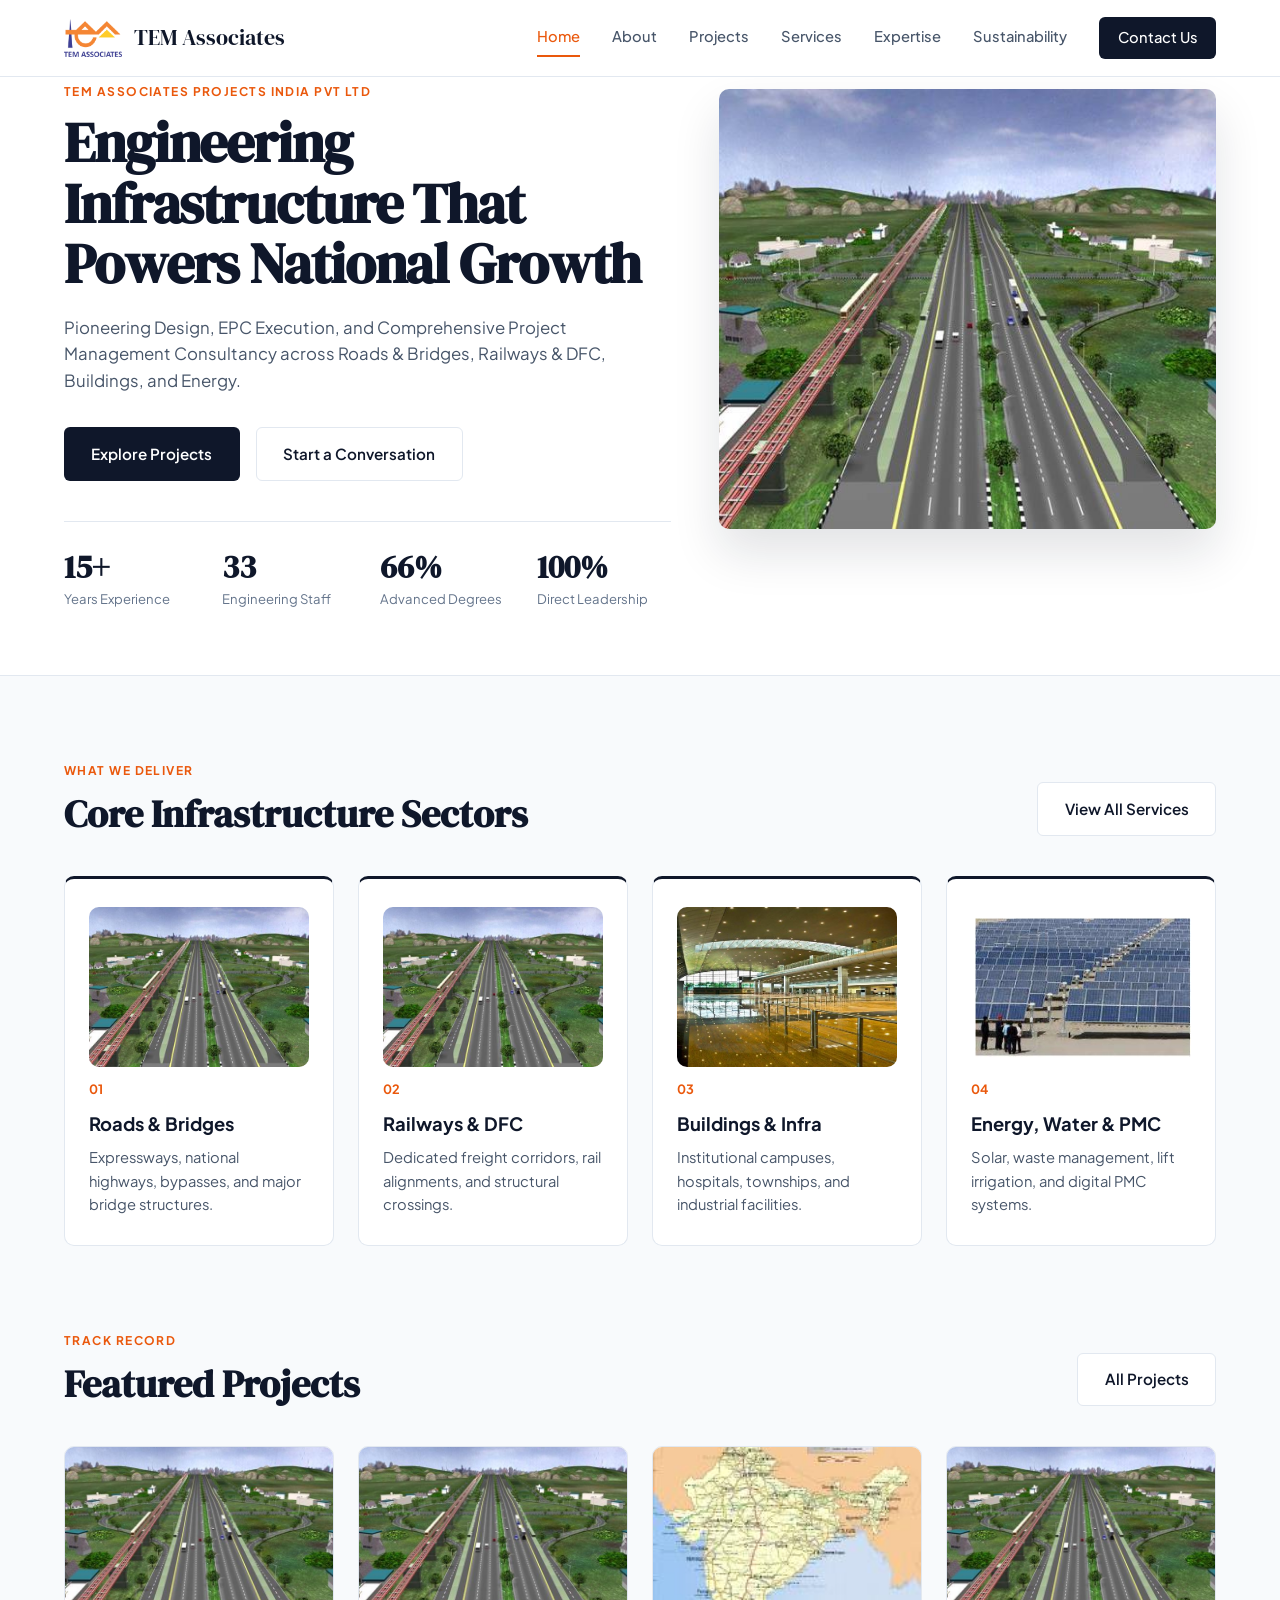
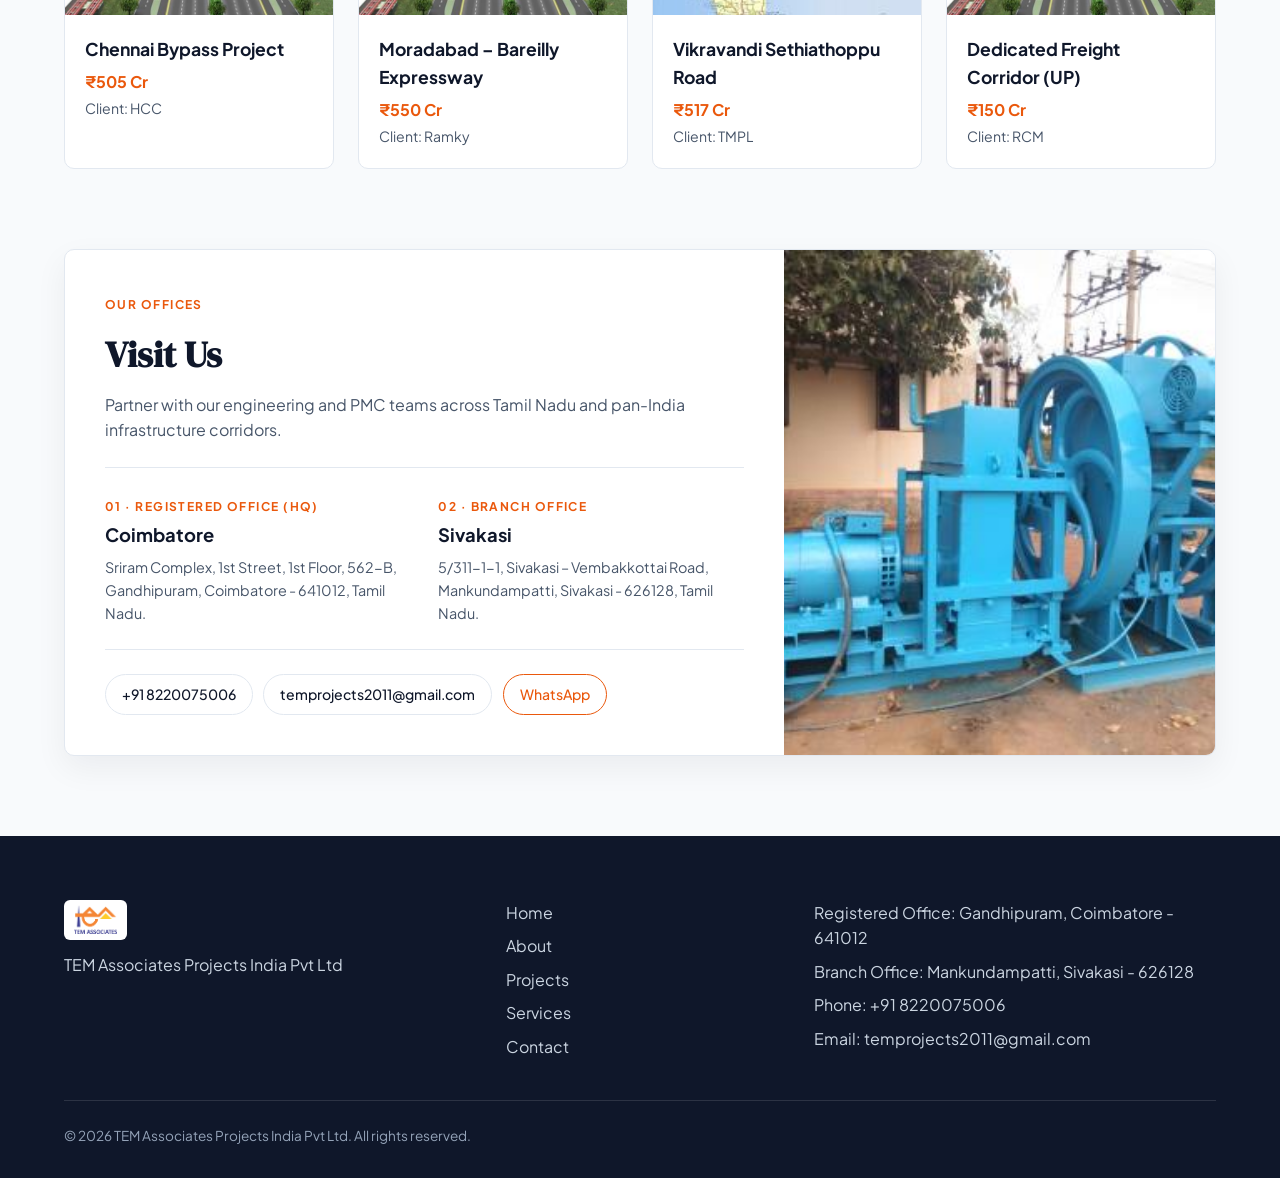
==== index.html @ 69238f12 "Use railway image for sector #2" ====
<!DOCTYPE html>
<html lang="en">
<head>
  <meta charset="utf-8">
  <meta name="viewport" content="width=device-width, initial-scale=1">
  <title>TEM Associates — Infrastructure EPC &amp; Project Management Consultancy</title>
  <meta name="description" content="TEM Associates Projects India Pvt Ltd — Design, EPC Execution &amp; Project Management Consultancy across Roads, Bridges, Railways, Buildings, and Energy.">
  <link rel="icon" href="TEM_PDF_Images/tem_logo.png" type="image/png">
  <link rel="stylesheet" href="css/style.css">
</head>
<body>
  <header class="header">
    <div class="container header-inner">
      <a href="index.html" class="brand">
        <img src="TEM_PDF_Images/tem_logo.png" alt="TEM Associates">
        <span>TEM Associates</span>
      </a>
      <button class="menu-btn" id="menu-btn" type="button">Menu</button>
      <nav class="nav" id="main-nav">
        <a href="index.html" class="active">Home</a>
        <a href="about.html">About</a>
        <a href="projects.html">Projects</a>
        <a href="services.html">Services</a>
        <a href="expertise.html">Expertise</a>
        <a href="sustainability.html">Sustainability</a>
        <a href="contact.html" class="nav-cta">Contact Us</a>
      </nav>
    </div>
  </header>

  <main>
    <section class="hero">
      <div class="container hero-grid">
        <div>
          <span class="eyebrow">TEM Associates Projects India Pvt Ltd</span>
          <h1>Engineering Infrastructure That Powers National Growth</h1>
          <p class="hero-sub">Pioneering Design, EPC Execution, and Comprehensive Project Management Consultancy across Roads &amp; Bridges, Railways &amp; DFC, Buildings, and Energy.</p>
          <div class="hero-actions">
            <a href="projects.html" class="btn btn-primary">Explore Projects</a>
            <a href="contact.html" class="btn btn-outline">Start a Conversation</a>
          </div>
          <div class="stats">
            <div class="stat"><strong>15+</strong><span>Years Experience</span></div>
            <div class="stat"><strong>33</strong><span>Engineering Staff</span></div>
            <div class="stat"><strong>66%</strong><span>Advanced Degrees</span></div>
            <div class="stat"><strong>100%</strong><span>Direct Leadership</span></div>
          </div>
        </div>
        <div class="hero-media">
          <img src="TEM_PDF_Images/project_highway_railway.jpeg" alt="Highway and railway infrastructure project">
        </div>
      </div>
    </section>

    <section class="section">
      <div class="container">
        <div class="section-head">
          <div>
            <span class="eyebrow">What We Deliver</span>
            <h2>Core Infrastructure Sectors</h2>
          </div>
          <a href="services.html" class="btn btn-outline">View All Services</a>
        </div>
        <div class="grid-4">
          <div class="sector-card">
            <img src="TEM_PDF_Images/project_highway_railway.jpeg" alt="Roads and bridges infrastructure" class="sector-image" loading="lazy">
            <span class="sector-num">01</span>
            <h3>Roads &amp; Bridges</h3>
            <p>Expressways, national highways, bypasses, and major bridge structures.</p>
          </div>
          <div class="sector-card">
            <img src="TEM_PDF_Images/project_highway_railway.jpeg" alt="Railways and dedicated freight corridor" class="sector-image" loading="lazy">
            <span class="sector-num">02</span>
            <h3>Railways &amp; DFC</h3>
            <p>Dedicated freight corridors, rail alignments, and structural crossings.</p>
          </div>
          <div class="sector-card">
            <img src="TEM_PDF_Images/airport_terminal.jpeg" alt="Buildings and institutional infrastructure" class="sector-image" loading="lazy">
            <span class="sector-num">03</span>
            <h3>Buildings &amp; Infra</h3>
            <p>Institutional campuses, hospitals, townships, and industrial facilities.</p>
          </div>
          <div class="sector-card">
            <img src="TEM_PDF_Images/solar_parking.jpeg" alt="Solar energy and water infrastructure" class="sector-image" loading="lazy">
            <span class="sector-num">04</span>
            <h3>Energy, Water &amp; PMC</h3>
            <p>Solar, waste management, lift irrigation, and digital PMC systems.</p>
          </div>
        </div>
      </div>
    </section>

    <section class="section" style="padding-top: 0;">
      <div class="container">
        <div class="section-head">
          <div>
            <span class="eyebrow">Track Record</span>
            <h2>Featured Projects</h2>
          </div>
          <a href="projects.html" class="btn btn-outline">All Projects</a>
        </div>
        <div class="grid-4">
          <article class="project-card">
            <img src="TEM_PDF_Images/project_highway_railway.jpeg" alt="Chennai Bypass Project">
            <div class="project-body">
              <h3>Chennai Bypass Project</h3>
              <p class="project-val">₹505 Cr</p>
              <p class="project-client">Client: HCC</p>
            </div>
          </article>
          <article class="project-card">
            <img src="TEM_PDF_Images/project_highway_railway.jpeg" alt="Moradabad – Bareilly Expressway">
            <div class="project-body">
              <h3>Moradabad – Bareilly Expressway</h3>
              <p class="project-val">₹550 Cr</p>
              <p class="project-client">Client: Ramky</p>
            </div>
          </article>
          <article class="project-card">
            <img src="TEM_PDF_Images/india_highway_map.jpeg" alt="Vikravandi Sethiathoppu Road">
            <div class="project-body">
              <h3>Vikravandi Sethiathoppu Road</h3>
              <p class="project-val">₹517 Cr</p>
              <p class="project-client">Client: TMPL</p>
            </div>
          </article>
          <article class="project-card">
            <img src="TEM_PDF_Images/project_highway_railway.jpeg" alt="Dedicated Freight Corridor UP">
            <div class="project-body">
              <h3>Dedicated Freight Corridor (UP)</h3>
              <p class="project-val">₹150 Cr</p>
              <p class="project-client">Client: RCM</p>
            </div>
          </article>
        </div>
      </div>
    </section>

    <section class="section" style="padding-top: 0;">
      <div class="container">
        <div class="visit-split">
          <div class="visit-panel">
            <span class="eyebrow">Our Offices</span>
            <h2 style="font-family: var(--font-display); font-size: 2.25rem; margin: 0 0 0.5rem;">Visit Us</h2>
            <p style="color: var(--ink-soft); margin: 0;">Partner with our engineering and PMC teams across Tamil Nadu and pan-India infrastructure corridors.</p>
            <div class="visit-locs">
              <div class="visit-loc">
                <span class="eyebrow" style="margin-bottom: 0.25rem;">01 · Registered Office (HQ)</span>
                <h3>Coimbatore</h3>
                <p>Sriram Complex, 1st Street, 1st Floor, 562-B, Gandhipuram, Coimbatore - 641012, Tamil Nadu.</p>
              </div>
              <div class="visit-loc">
                <span class="eyebrow" style="margin-bottom: 0.25rem;">02 · Branch Office</span>
                <h3>Sivakasi</h3>
                <p>5/311-1-1, Sivakasi – Vembakkottai Road, Mankundampatti, Sivakasi - 626128, Tamil Nadu.</p>
              </div>
            </div>
            <div class="chips">
              <a href="tel:+918220075006" class="chip">+91 8220075006</a>
              <a href="mailto:temprojects2011@gmail.com" class="chip">temprojects2011@gmail.com</a>
              <a href="https://wa.me/918220075006" class="chip chip-accent">WhatsApp</a>
            </div>
          </div>
          <div class="visit-media">
            <img src="TEM_PDF_Images/industrial_equipment.jpeg" alt="TEM Associates corporate office">
          </div>
        </div>
      </div>
    </section>
  </main>

  <footer class="footer">
    <div class="container">
      <div class="footer-grid">
        <div>
          <img src="TEM_PDF_Images/tem_logo.png" alt="TEM Associates" class="footer-logo">
          <p style="margin: 0;">TEM Associates Projects India Pvt Ltd</p>
        </div>
        <nav class="footer-nav">
          <a href="index.html">Home</a>
          <a href="about.html">About</a>
          <a href="projects.html">Projects</a>
          <a href="services.html">Services</a>
          <a href="contact.html">Contact</a>
        </nav>
        <div>
          <p style="margin: 0 0 0.5rem;">Registered Office: Gandhipuram, Coimbatore - 641012</p>
          <p style="margin: 0 0 0.5rem;">Branch Office: Mankundampatti, Sivakasi - 626128</p>
          <p style="margin: 0 0 0.5rem;">Phone: +91 8220075006</p>
          <p style="margin: 0;">Email: temprojects2011@gmail.com</p>
        </div>
      </div>
      <div class="footer-bottom">&copy; 2026 TEM Associates Projects India Pvt Ltd. All rights reserved.</div>
    </div>
  </footer>

  <script src="js/app.js"></script>
</body>
</html>
---- css/style.css ----
@import url('https://fonts.googleapis.com/css2?family=DM+Serif+Display:ital@0;1&family=Plus+Jakarta+Sans:wght@400;500;600;700&display=swap');

:root {
  --ink: #0F172A;
  --ink-soft: #475569;
  --muted: #64748B;
  --accent: #EA580C;
  --accent-dark: #C2410C;
  --bg: #F8FAFC;
  --surface: #FFFFFF;
  --border: #E2E8F0;
  --font-display: "DM Serif Display", Georgia, serif;
  --font-sans: "Plus Jakarta Sans", -apple-system, BlinkMacSystemFont, "Segoe UI", sans-serif;
  --radius: 10px;
  --max-w: 1200px;
}

*, *::before, *::after { box-sizing: border-box; }
html { scroll-behavior: smooth; }
body {
  margin: 0;
  font-family: var(--font-sans);
  color: var(--ink);
  background: var(--bg);
  line-height: 1.6;
  -webkit-font-smoothing: antialiased;
}
img { max-width: 100%; display: block; }
a { color: inherit; text-decoration: none; }

.container {
  max-width: var(--max-w);
  margin: 0 auto;
  padding: 0 1.5rem;
}

/* Header */
.header {
  position: sticky;
  top: 0;
  z-index: 100;
  background: rgba(255, 255, 255, 0.94);
  backdrop-filter: blur(12px);
  border-bottom: 1px solid var(--border);
}
.header-inner {
  display: flex;
  align-items: center;
  justify-content: space-between;
  height: 76px;
  gap: 1.5rem;
}
.brand {
  display: flex;
  align-items: center;
  gap: 0.75rem;
  font-family: var(--font-display);
  font-size: 1.35rem;
  color: var(--ink);
}
.brand img { height: 38px; width: auto; }
.nav {
  display: none;
  gap: 2rem;
  align-items: center;
}
.nav a {
  font-size: 0.92rem;
  font-weight: 500;
  color: var(--ink-soft);
  padding: 0.4rem 0;
  border-bottom: 2px solid transparent;
  transition: color 150ms ease, border-color 150ms ease;
}
.nav a:hover, .nav a.active {
  color: var(--accent);
  border-bottom-color: var(--accent);
}
.nav-cta {
  background: var(--ink);
  color: #fff !important;
  padding: 0.55rem 1.15rem !important;
  border-radius: 6px;
  border-bottom: none !important;
}
.nav-cta:hover { background: var(--accent); }
.menu-btn {
  background: none;
  border: 1px solid var(--border);
  padding: 0.45rem 0.9rem;
  border-radius: 6px;
  font-family: inherit;
  font-weight: 600;
  cursor: pointer;
}
@media (min-width: 860px) {
  .nav { display: flex; }
  .menu-btn { display: none; }
}

/* Hero */
.hero {
  background: var(--surface);
  border-bottom: 1px solid var(--border);
  padding: 0 0 4rem;
}
.hero-grid {
  display: grid;
  grid-template-columns: 1fr;
  gap: 3rem;
  align-items: start;
}
@media (min-width: 900px) {
  .hero-grid { grid-template-columns: 1.1fr 0.9fr; }
}
.eyebrow {
  display: inline-block;
  font-size: 0.75rem;
  font-weight: 700;
  letter-spacing: 0.12em;
  text-transform: uppercase;
  color: var(--accent);
  margin-bottom: 0.75rem;
}
.hero h1 {
  font-family: var(--font-display);
  font-size: clamp(2.25rem, 4.5vw, 3.5rem);
  line-height: 1.08;
  margin: 0 0 1.25rem;
  letter-spacing: -0.02em;
}
.hero-sub {
  font-size: 1.05rem;
  color: var(--ink-soft);
  margin: 0 0 2rem;
  max-width: 54ch;
}
.hero-actions {
  display: flex;
  flex-wrap: wrap;
  gap: 1rem;
  margin-bottom: 2.5rem;
}
.btn {
  display: inline-flex;
  align-items: center;
  justify-content: center;
  padding: 0.85rem 1.65rem;
  border-radius: 6px;
  font-weight: 600;
  font-size: 0.95rem;
  cursor: pointer;
  border: 1px solid transparent;
  transition: all 180ms ease;
}
.btn-primary { background: var(--ink); color: #fff; }
.btn-primary:hover { background: var(--accent); transform: translateY(-1px); }
.btn-outline { border-color: var(--border); color: var(--ink); background: #fff; }
.btn-outline:hover { border-color: var(--ink); }

.stats {
  display: grid;
  grid-template-columns: repeat(2, 1fr);
  gap: 1.5rem;
  padding-top: 1.75rem;
  border-top: 1px solid var(--border);
}
@media (min-width: 640px) {
  .stats { grid-template-columns: repeat(4, 1fr); }
}
.stat strong {
  display: block;
  font-family: var(--font-display);
  font-size: 2rem;
  line-height: 1.1;
  color: var(--ink);
}
.stat span {
  font-size: 0.82rem;
  color: var(--muted);
}
.hero-media img {
  width: 100%;
  height: 440px;
  object-fit: cover;
  border-radius: var(--radius);
  box-shadow: 0 24px 48px rgba(15, 23, 42, 0.12);
  transform: translateY(12px);
}

/* Sections */
.section { padding: 5rem 0; }
.section-head {
  display: flex;
  align-items: flex-end;
  justify-content: space-between;
  gap: 1rem;
  margin-bottom: 2.5rem;
  flex-wrap: wrap;
}
.section-head h2 {
  font-family: var(--font-display);
  font-size: clamp(1.75rem, 3vw, 2.5rem);
  margin: 0;
  line-height: 1.15;
}

/* Sectors */
.grid-4 {
  display: grid;
  grid-template-columns: 1fr;
  gap: 1.5rem;
}
@media (min-width: 640px) { .grid-4 { grid-template-columns: repeat(2, 1fr); } }
@media (min-width: 1024px) { .grid-4 { grid-template-columns: repeat(4, 1fr); } }

.sector-card {
  background: var(--surface);
  border: 1px solid var(--border);
  border-top: 3px solid var(--ink);
  border-radius: var(--radius);
  padding: 1.75rem 1.5rem;
  transition: transform 200ms ease, border-top-color 200ms ease, box-shadow 200ms ease;
}
.sector-card:hover {
  transform: translateY(-3px);
  border-top-color: var(--accent);
  box-shadow: 0 12px 28px rgba(15, 23, 42, 0.07);
}
.sector-num {
  font-size: 0.8rem;
  font-weight: 700;
  color: var(--accent);
  margin-bottom: 0.6rem;
  display: block;
}
.sector-card h3 { margin: 0 0 0.5rem; font-size: 1.15rem; }
.sector-card p { margin: 0; font-size: 0.92rem; color: var(--ink-soft); }

.sector-image {
  width: 100%;
  height: 160px;
  object-fit: cover;
  border-radius: var(--radius);
  margin-bottom: 0.75rem;
  display: block;
}

/* Projects */
.project-card {
  background: var(--surface);
  border: 1px solid var(--border);
  border-radius: var(--radius);
  overflow: hidden;
  transition: transform 200ms ease, box-shadow 200ms ease;
}
.project-card:hover {
  transform: translateY(-3px);
  box-shadow: 0 12px 28px rgba(15, 23, 42, 0.08);
}
.project-card img {
  width: 100%;
  aspect-ratio: 16 / 10;
  object-fit: cover;
}
.project-body { padding: 1.25rem; }
.project-body h3 { margin: 0 0 0.35rem; font-size: 1.1rem; }
.project-val { font-weight: 700; color: var(--accent); margin: 0 0 0.2rem; }
.project-client { font-size: 0.88rem; color: var(--ink-soft); margin: 0; }

/* Visit Us Split */
.visit-split {
  display: grid;
  grid-template-columns: 1fr;
  background: var(--surface);
  border: 1px solid var(--border);
  border-radius: var(--radius);
  overflow: hidden;
  box-shadow: 0 12px 32px rgba(15, 23, 42, 0.06);
}
@media (min-width: 900px) { .visit-split { grid-template-columns: 1.25fr 0.75fr; } }
.visit-panel { padding: 2.5rem; }
.visit-locs {
  display: grid;
  grid-template-columns: 1fr;
  gap: 1.75rem;
  padding: 1.5rem 0;
  margin: 1.5rem 0;
  border-top: 1px solid var(--border);
  border-bottom: 1px solid var(--border);
}
@media (min-width: 640px) { .visit-locs { grid-template-columns: 1fr 1fr; } }
.visit-loc h3 { margin: 0 0 0.4rem; font-size: 1.15rem; }
.visit-loc p { margin: 0; font-size: 0.9rem; color: var(--ink-soft); }
.chips { display: flex; flex-wrap: wrap; gap: 0.65rem; }
.chip {
  padding: 0.5rem 1rem;
  border-radius: 999px;
  border: 1px solid var(--border);
  font-size: 0.88rem;
  font-weight: 500;
  transition: all 150ms ease;
}
.chip:hover { background: var(--ink); color: #fff; border-color: var(--ink); }
.chip-accent { border-color: var(--accent); color: var(--accent); }
.chip-accent:hover { background: var(--accent); color: #fff; }
.visit-media img { width: 100%; height: 100%; min-height: 320px; object-fit: cover; }

/* Footer */
.footer {
  background: var(--ink);
  color: #CBD5E1;
  padding: 4rem 0 2rem;
}
.footer-grid {
  display: grid;
  grid-template-columns: 1fr;
  gap: 2.5rem;
}
@media (min-width: 768px) { .footer-grid { grid-template-columns: 1.2fr 0.8fr 1.2fr; } }
.footer-logo {
  background: #fff;
  padding: 0.35rem 0.6rem;
  border-radius: 6px;
  height: 40px;
  width: auto;
  margin-bottom: 0.75rem;
}
.footer-nav { display: flex; flex-direction: column; gap: 0.5rem; }
.footer-nav a:hover { color: #fff; }
.footer-bottom {
  border-top: 1px solid rgba(255, 255, 255, 0.12);
  margin-top: 2.5rem;
  padding-top: 1.5rem;
  font-size: 0.85rem;
  color: #94A3B8;
}
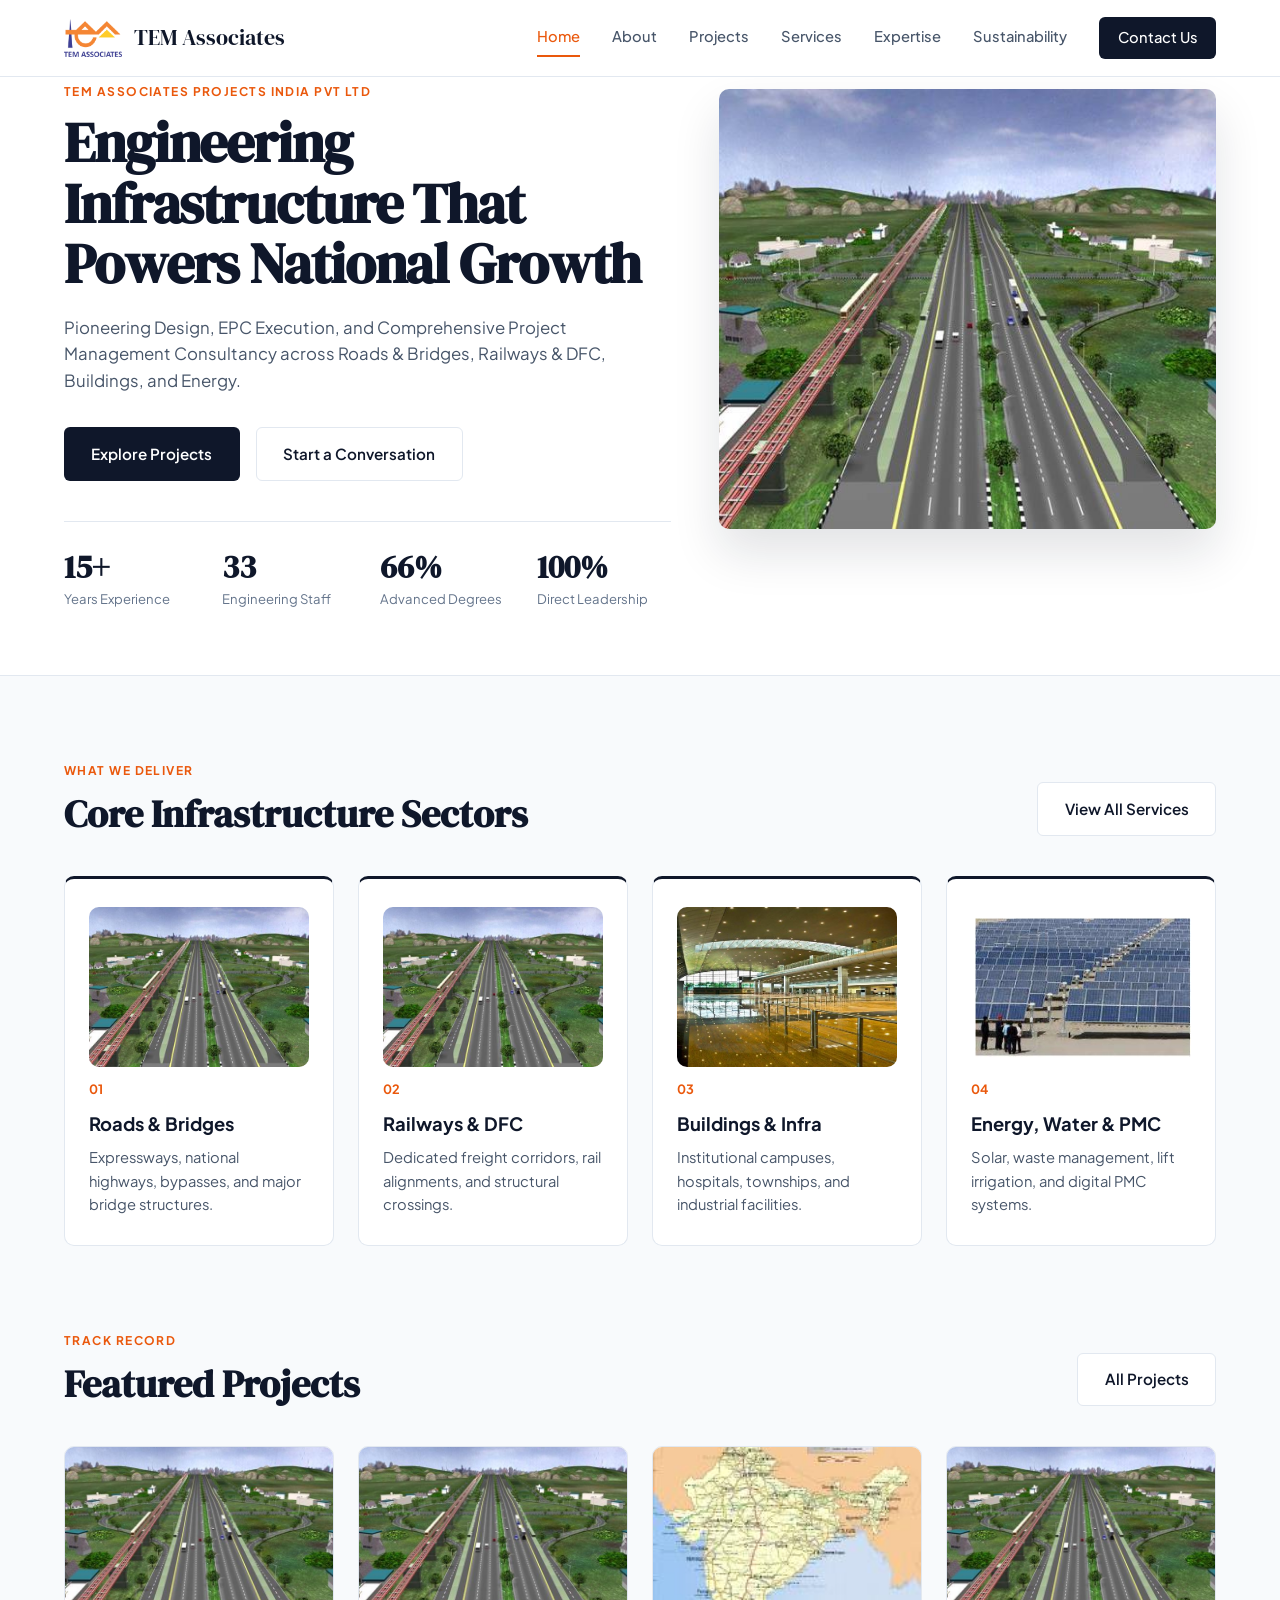
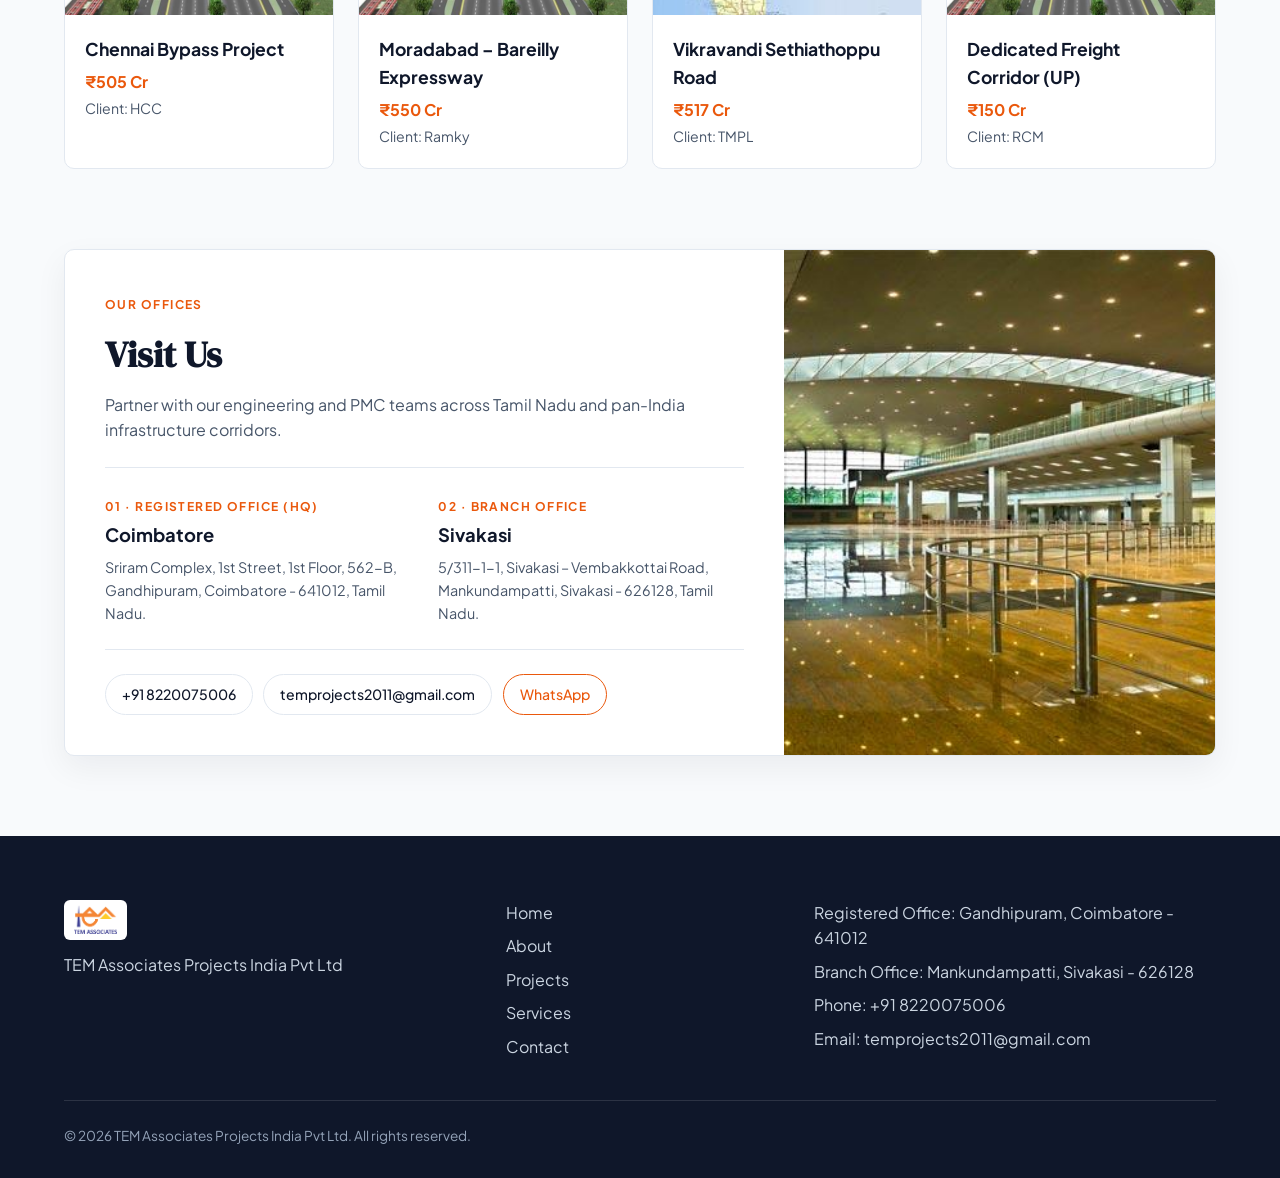
==== commit 1b6de078: "Replace visit us image with airport terminal" ====
--- a/index.html
+++ b/index.html
@@ -162,7 +162,7 @@
             </div>
           </div>
           <div class="visit-media">
-            <img src="TEM_PDF_Images/industrial_equipment.jpeg" alt="TEM Associates corporate office">
+            <img src="TEM_PDF_Images/airport_terminal.jpeg" alt="TEM Associates corporate office">
           </div>
         </div>
       </div>
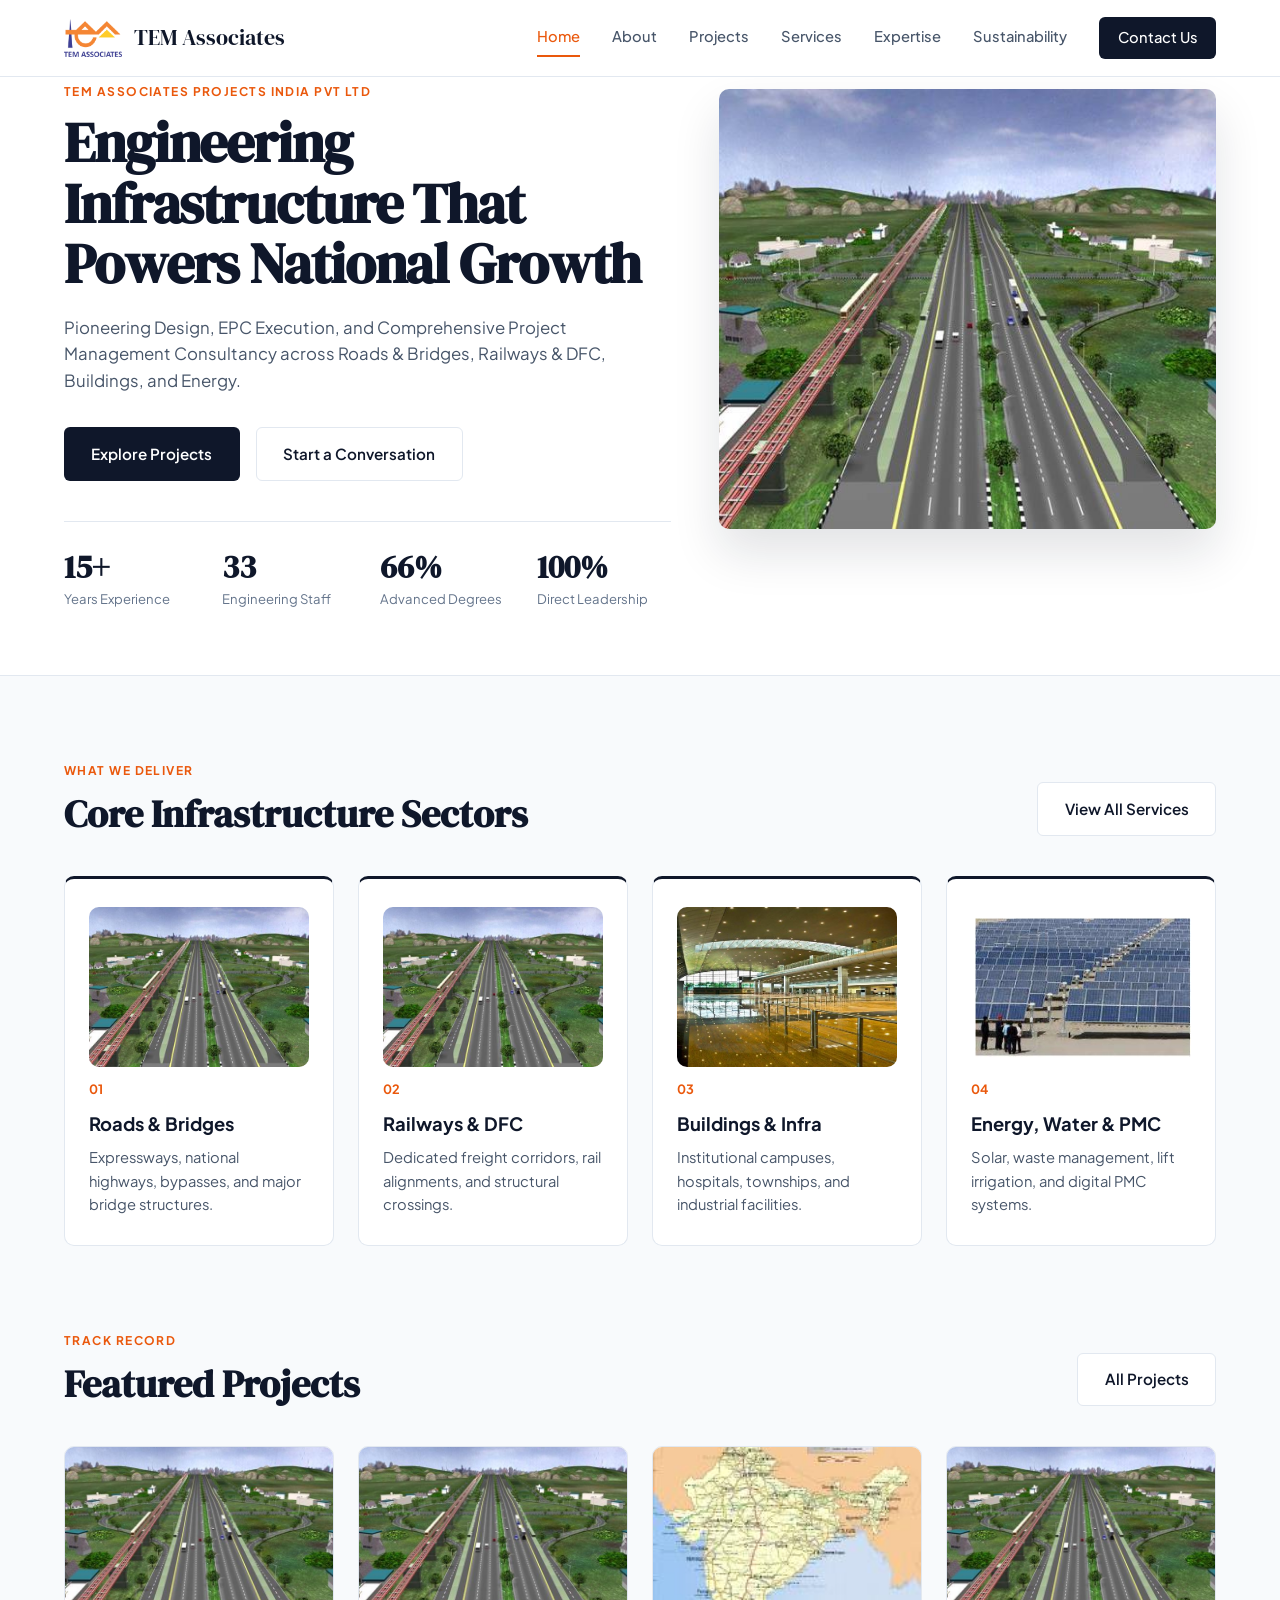
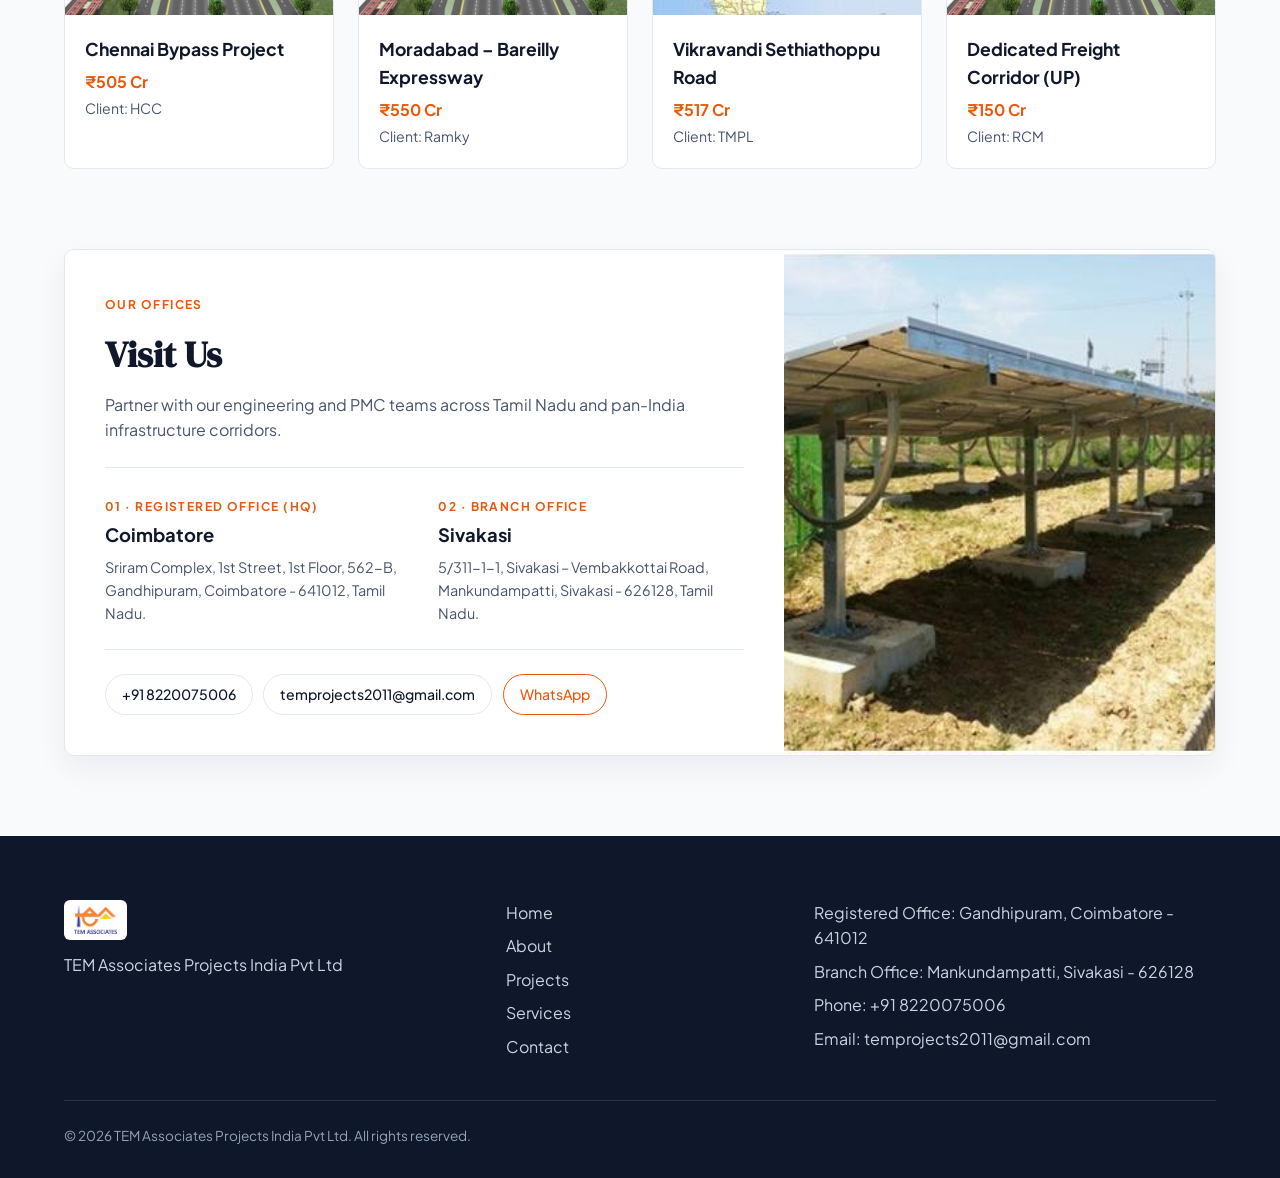
==== commit f0d5fa40: "Change visit us image to glass building" ====
--- a/index.html
+++ b/index.html
@@ -75,13 +75,13 @@
             <p>Dedicated freight corridors, rail alignments, and structural crossings.</p>
           </div>
           <div class="sector-card">
-            <img src="TEM_PDF_Images/airport_terminal.jpeg" alt="Buildings and institutional infrastructure" class="sector-image" loading="lazy">
+            <img src="TEM_PDF_Images/solar_farm.jpeg" alt="Buildings and institutional infrastructure" class="sector-image" loading="lazy">
             <span class="sector-num">03</span>
             <h3>Buildings &amp; Infra</h3>
             <p>Institutional campuses, hospitals, townships, and industrial facilities.</p>
           </div>
           <div class="sector-card">
-            <img src="TEM_PDF_Images/solar_parking.jpeg" alt="Solar energy and water infrastructure" class="sector-image" loading="lazy">
+            <img src="TEM_PDF_Images/solar_array.jpeg" alt="Solar energy and water infrastructure" class="sector-image" loading="lazy">
             <span class="sector-num">04</span>
             <h3>Energy, Water &amp; PMC</h3>
             <p>Solar, waste management, lift irrigation, and digital PMC systems.</p>
@@ -117,7 +117,7 @@
             </div>
           </article>
           <article class="project-card">
-            <img src="TEM_PDF_Images/india_highway_map.jpeg" alt="Vikravandi Sethiathoppu Road">
+            <img src="TEM_PDF_Images/airport_terminal.jpeg" alt="Vikravandi Sethiathoppu Road">
             <div class="project-body">
               <h3>Vikravandi Sethiathoppu Road</h3>
               <p class="project-val">₹517 Cr</p>
@@ -162,7 +162,7 @@
             </div>
           </div>
           <div class="visit-media">
-            <img src="TEM_PDF_Images/airport_terminal.jpeg" alt="TEM Associates corporate office">
+            <img src="TEM_PDF_Images/glass_building.jpeg" alt="TEM Associates corporate office">
           </div>
         </div>
       </div>
@@ -201,3 +201,4 @@
 
 
 
+
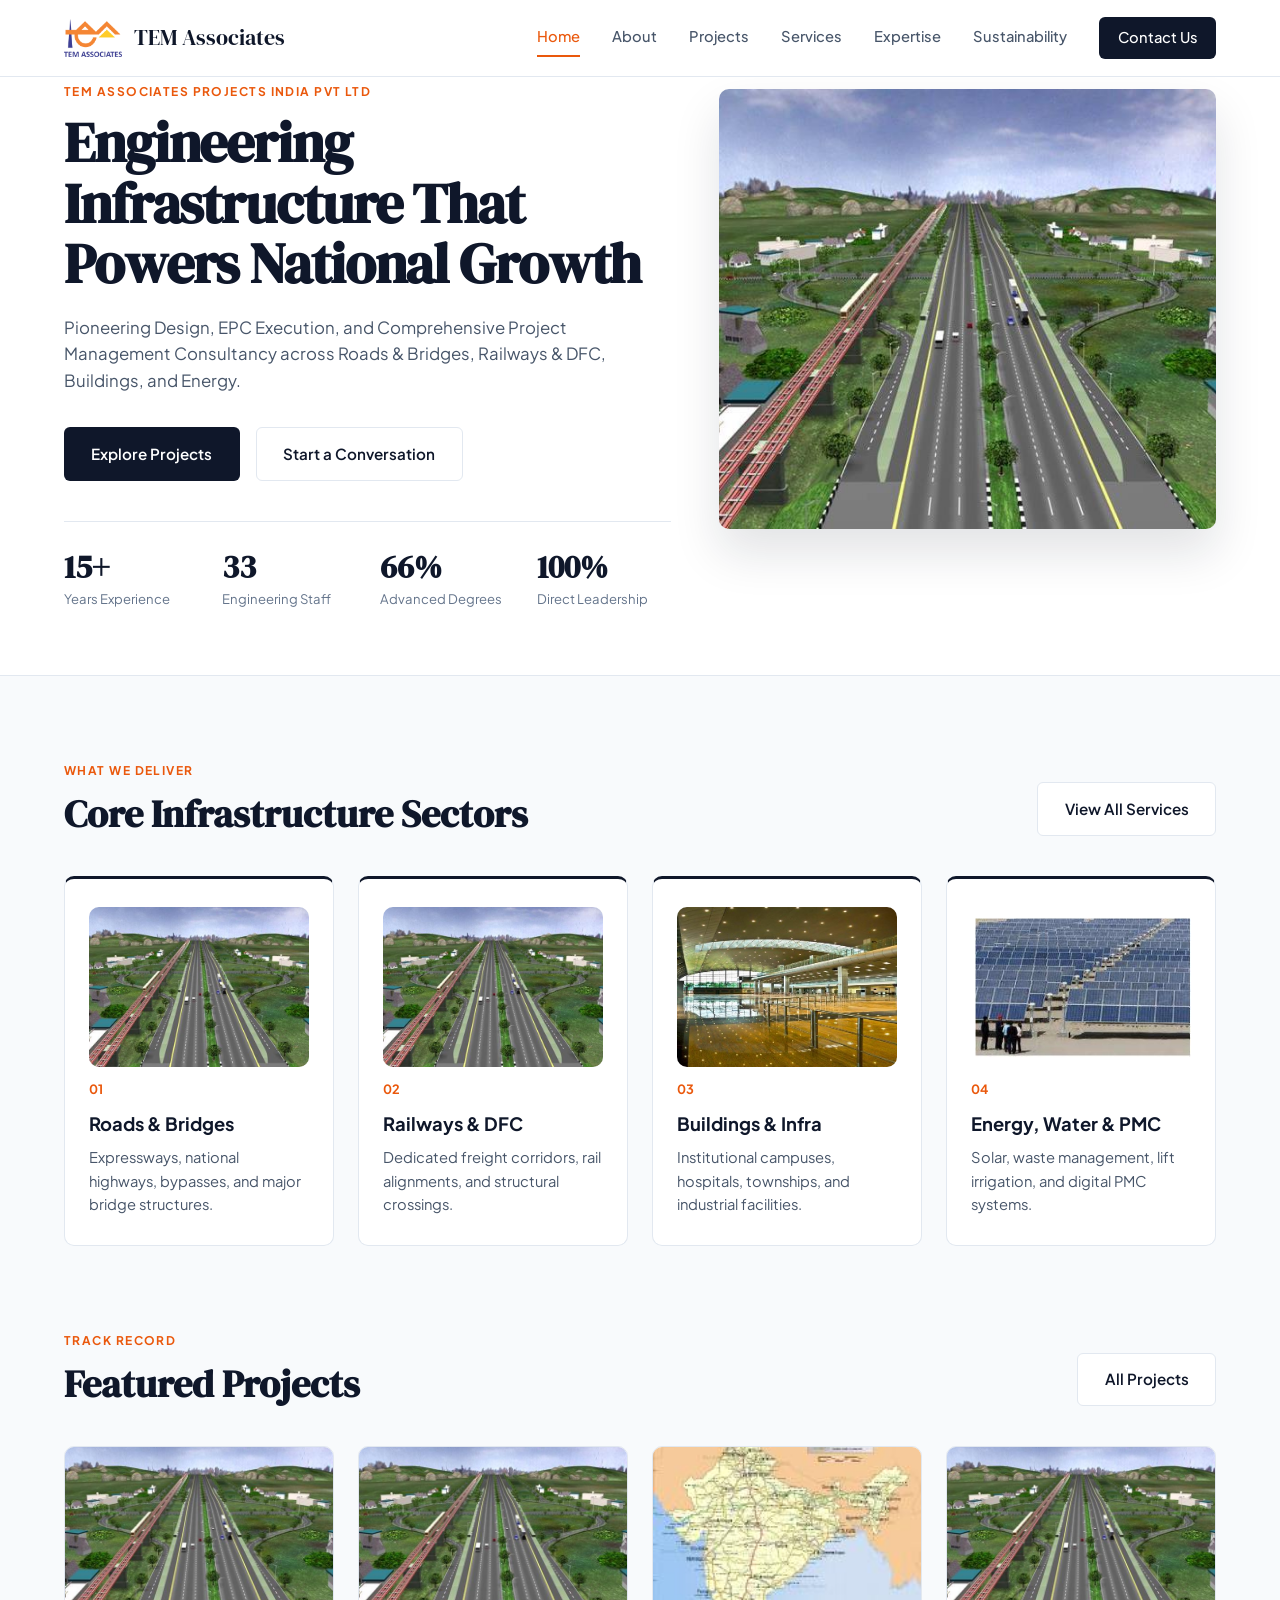
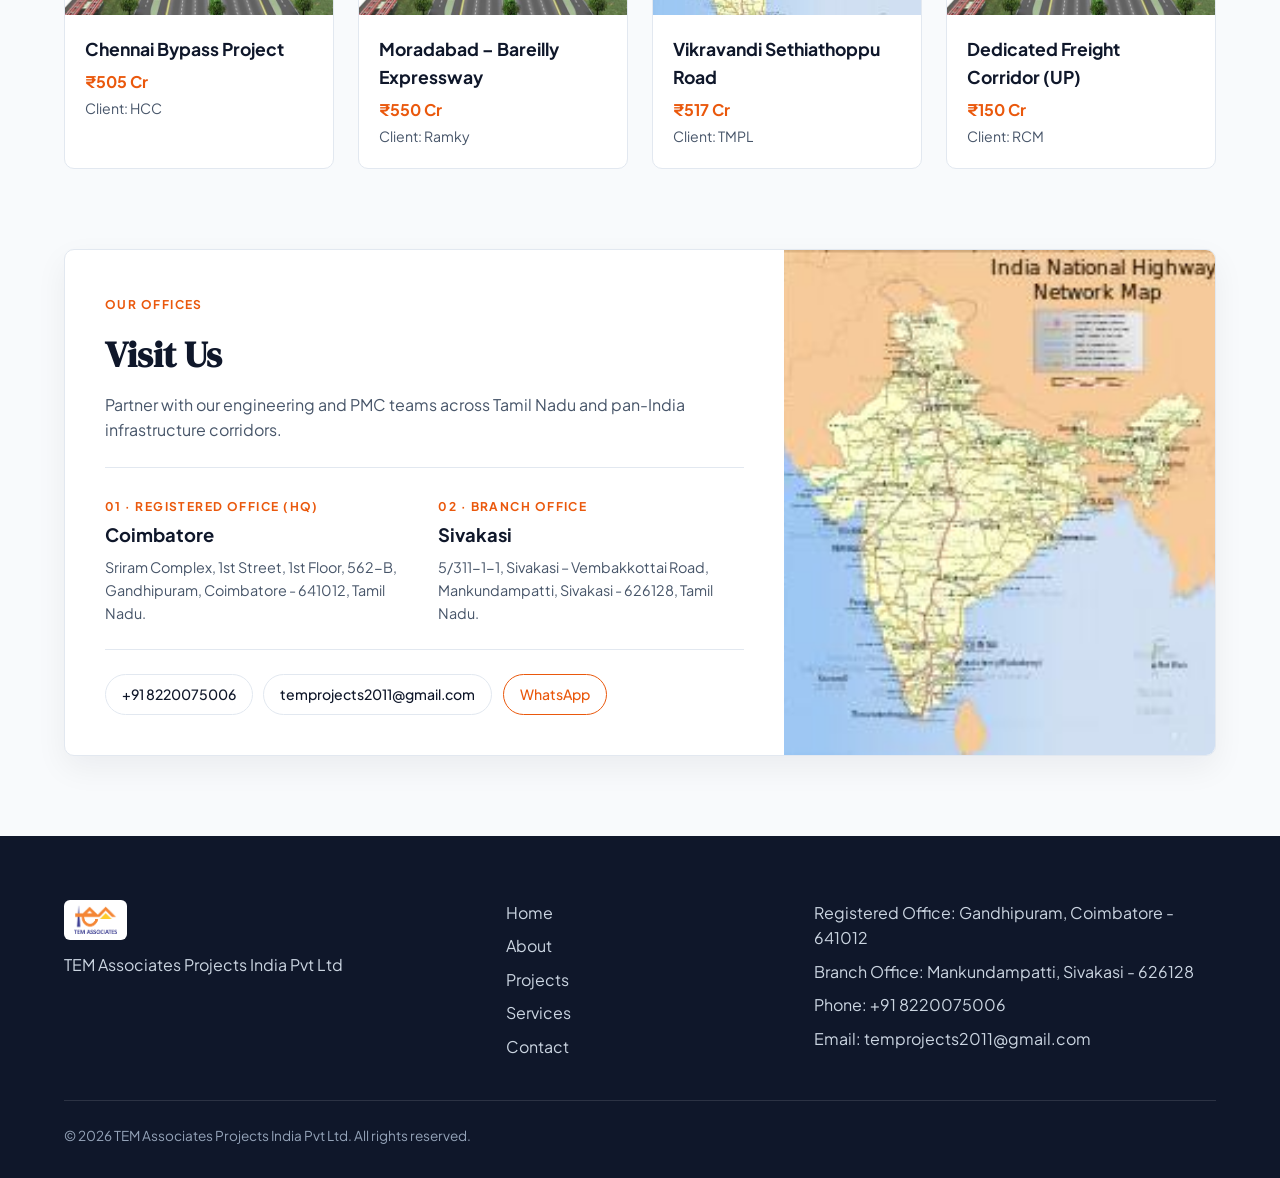
==== commit 3a1d7809: "Fix crossed image renames: solar_greenhouse_concept and airport_terminal" ====
--- a/index.html
+++ b/index.html
@@ -162,7 +162,7 @@
             </div>
           </div>
           <div class="visit-media">
-            <img src="TEM_PDF_Images/glass_building.jpeg" alt="TEM Associates corporate office">
+            <img src="TEM_PDF_Images/airport_terminal.jpeg" alt="TEM Associates corporate office">
           </div>
         </div>
       </div>
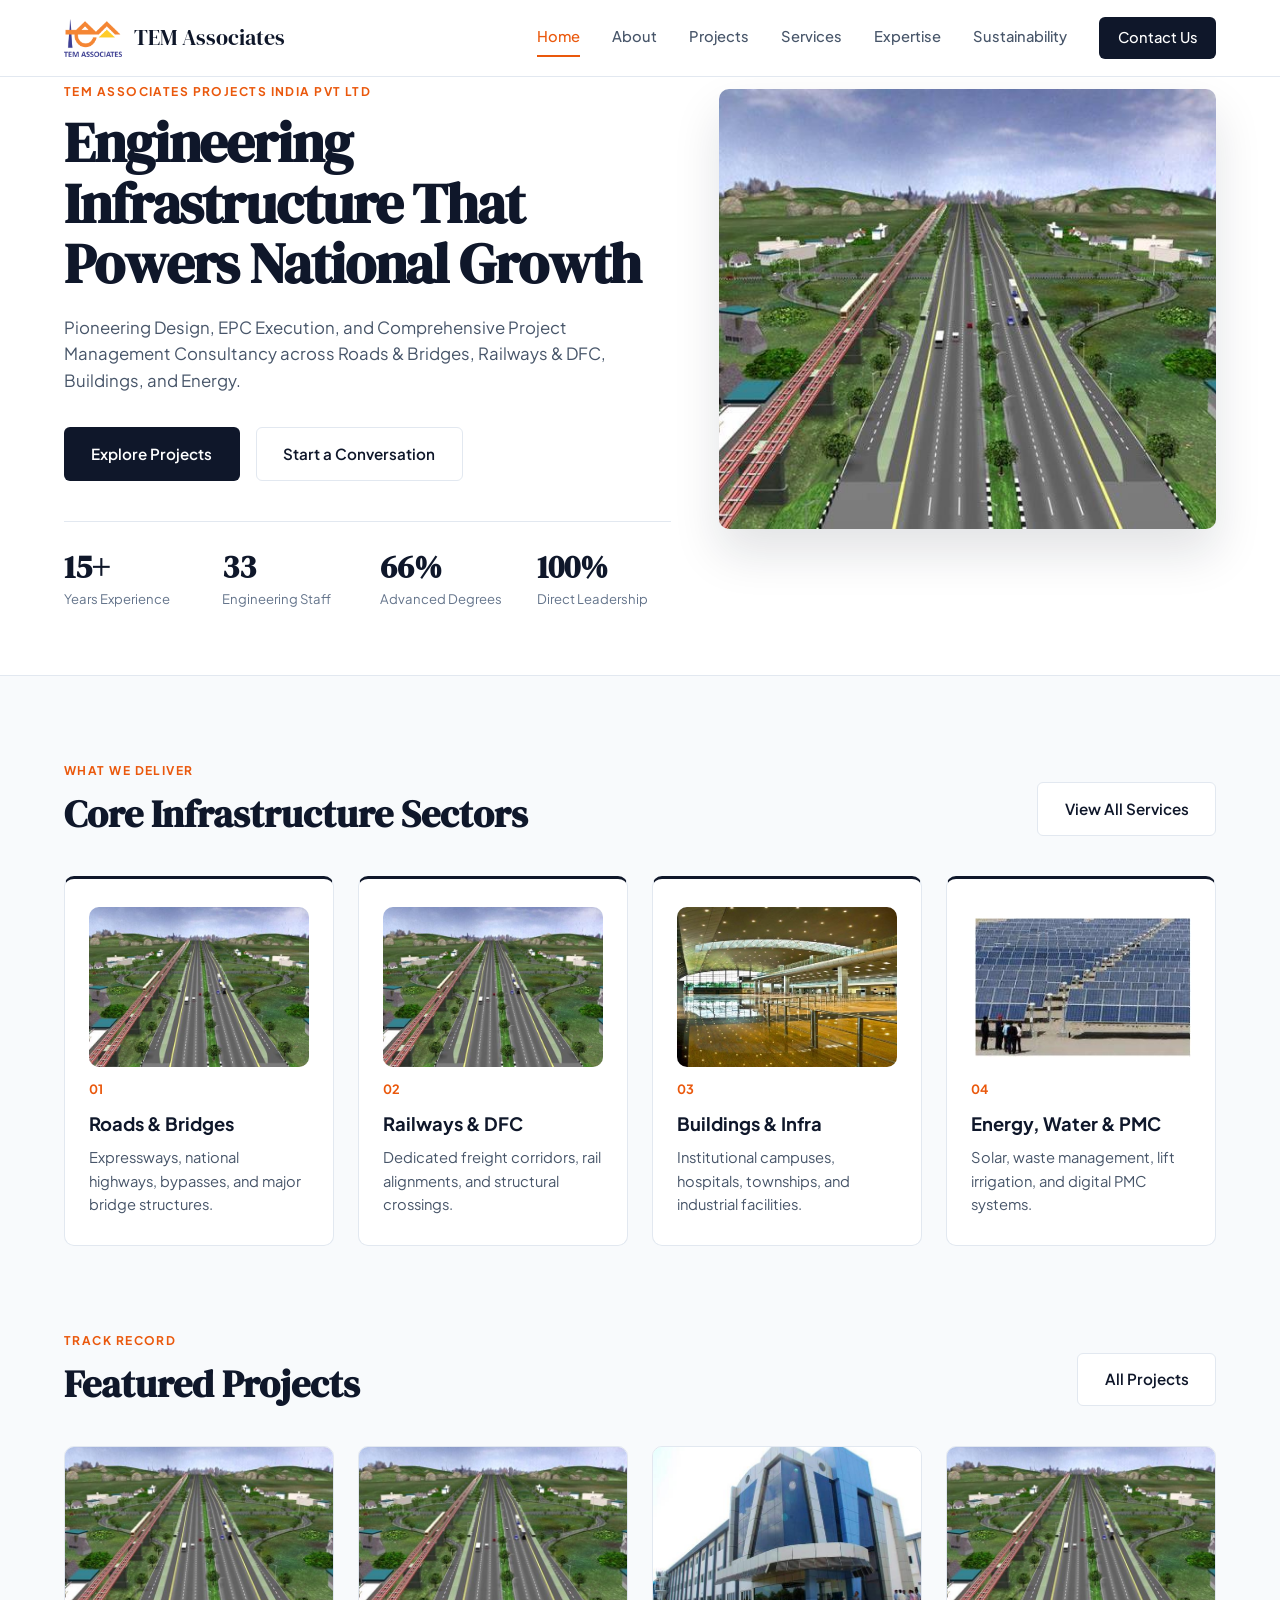
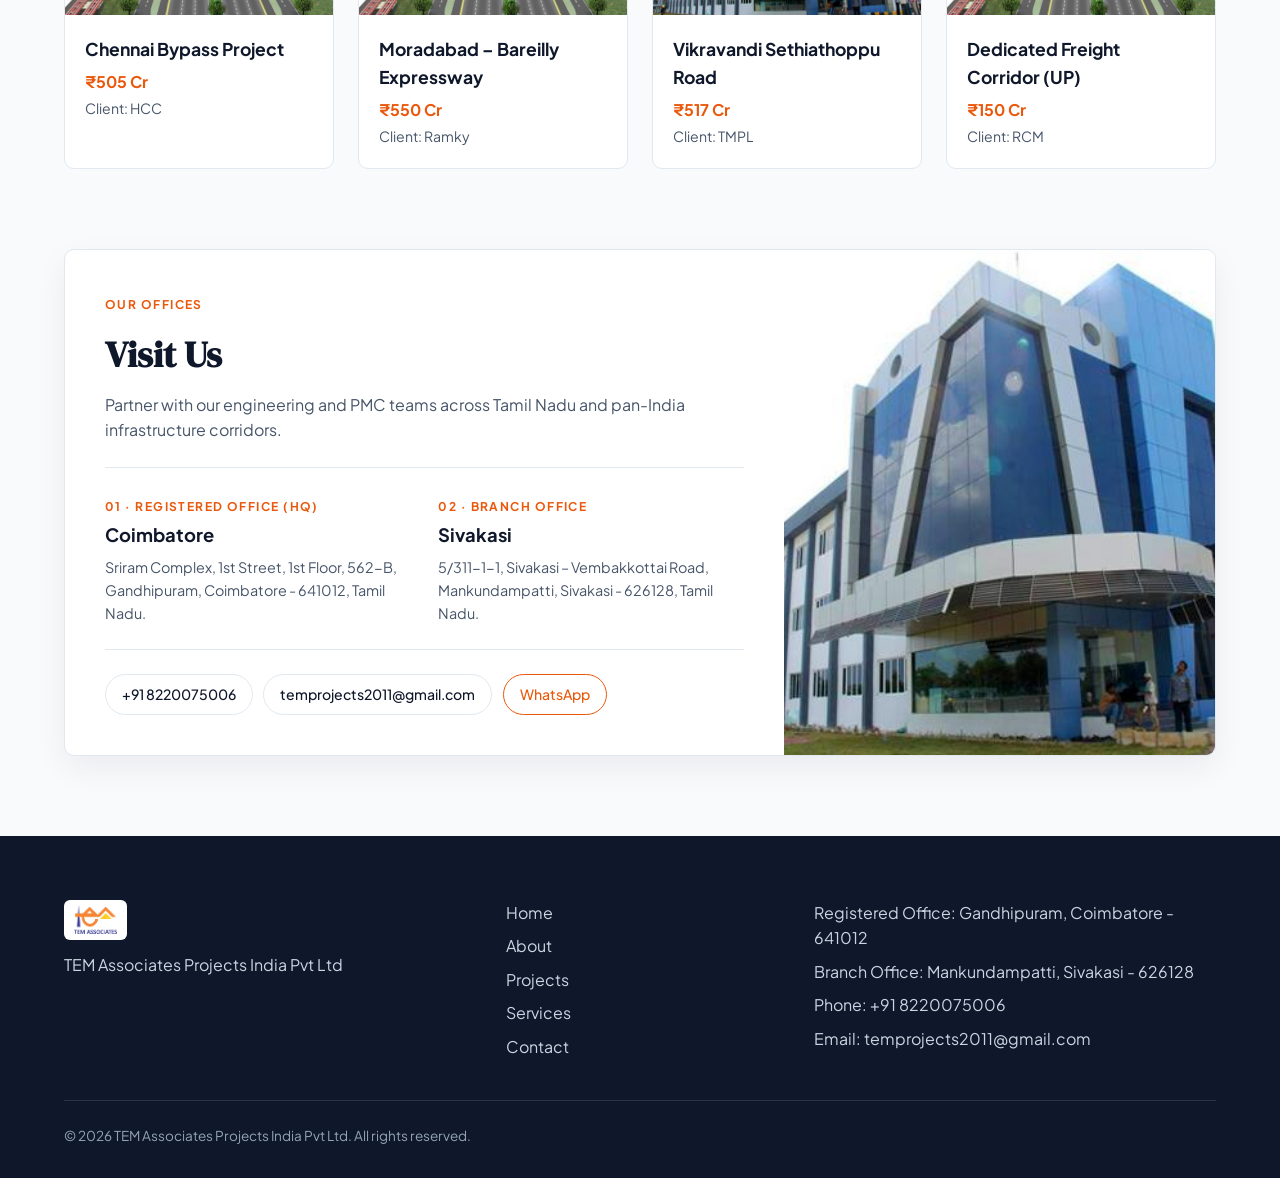
==== commit 0fa56a50: "Fix misnamed images: airport_terminal, solar_carport, solar_farm" ====
--- a/index.html
+++ b/index.html
@@ -75,7 +75,7 @@
             <p>Dedicated freight corridors, rail alignments, and structural crossings.</p>
           </div>
           <div class="sector-card">
-            <img src="TEM_PDF_Images/solar_farm.jpeg" alt="Buildings and institutional infrastructure" class="sector-image" loading="lazy">
+            <img src="TEM_PDF_Images/solar_carport.jpeg" alt="Buildings and institutional infrastructure" class="sector-image" loading="lazy">
             <span class="sector-num">03</span>
             <h3>Buildings &amp; Infra</h3>
             <p>Institutional campuses, hospitals, townships, and industrial facilities.</p>
@@ -202,3 +202,4 @@
 
 
 
+
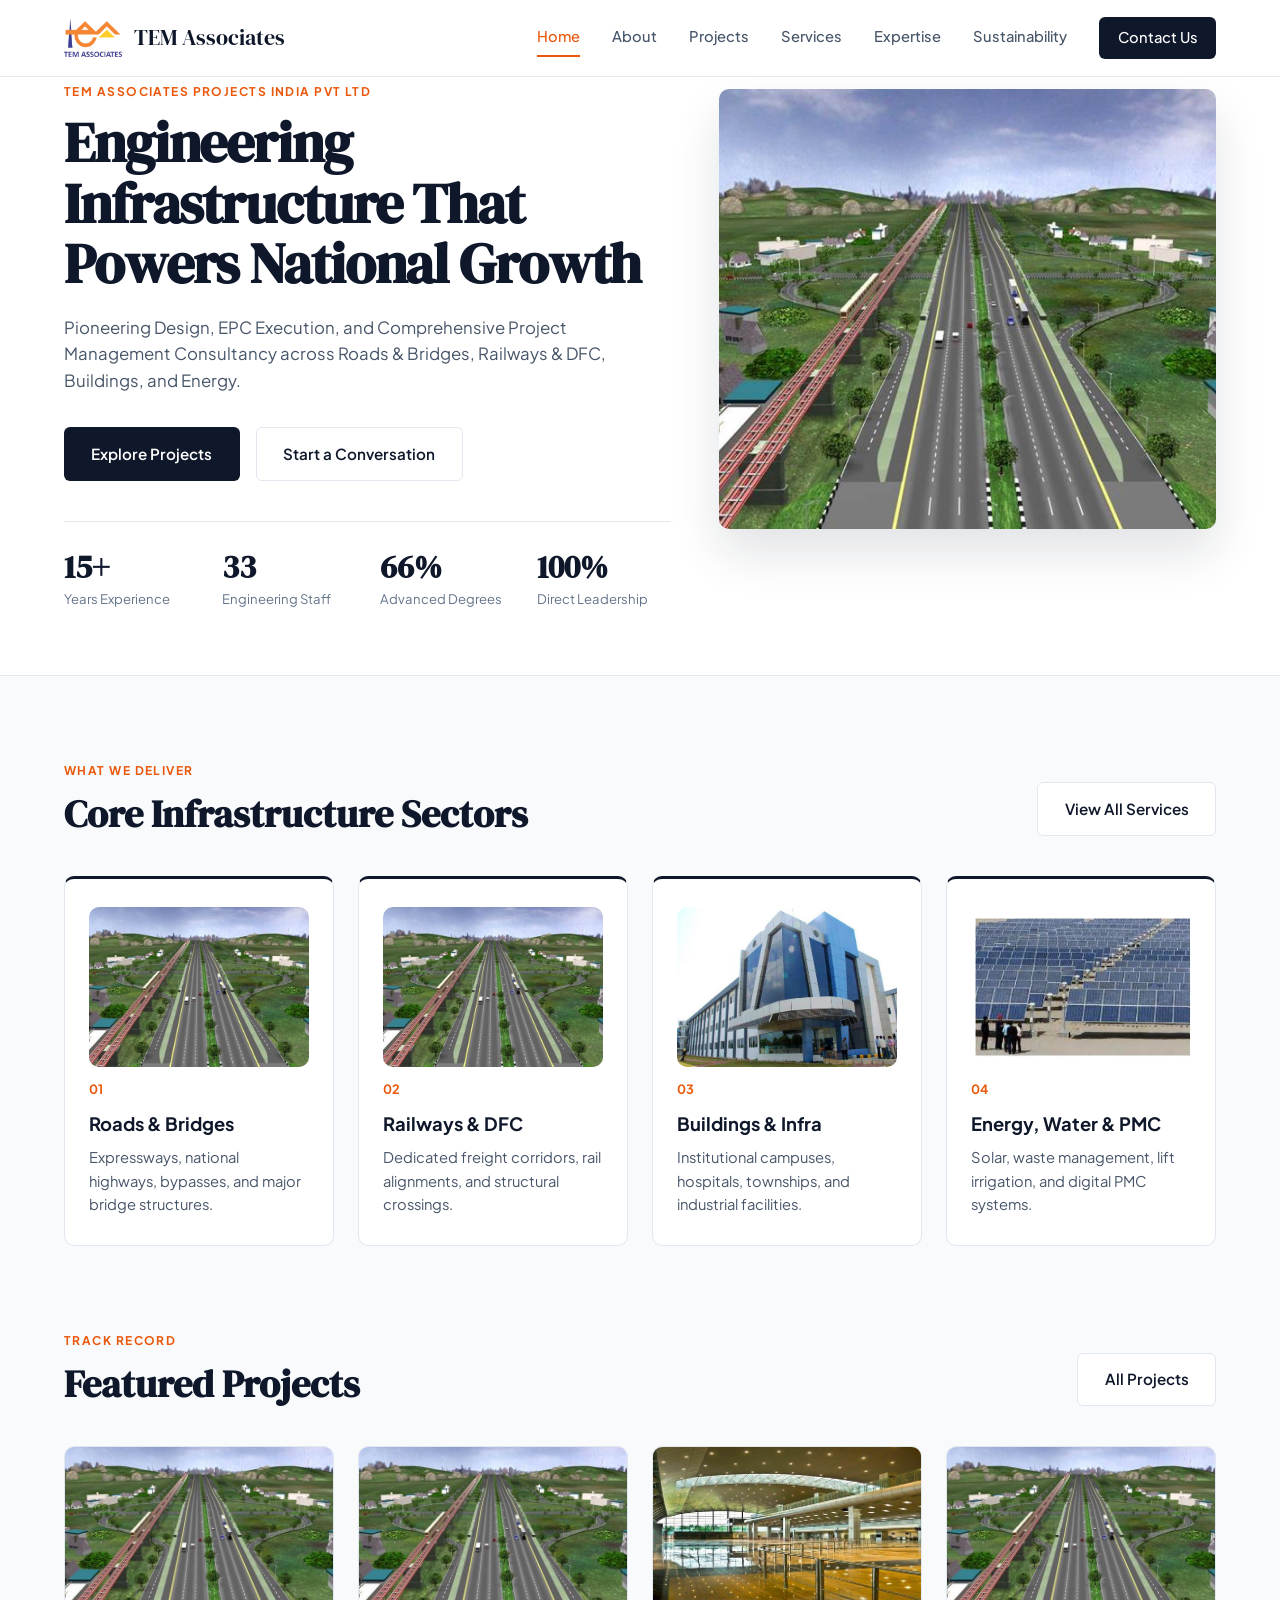
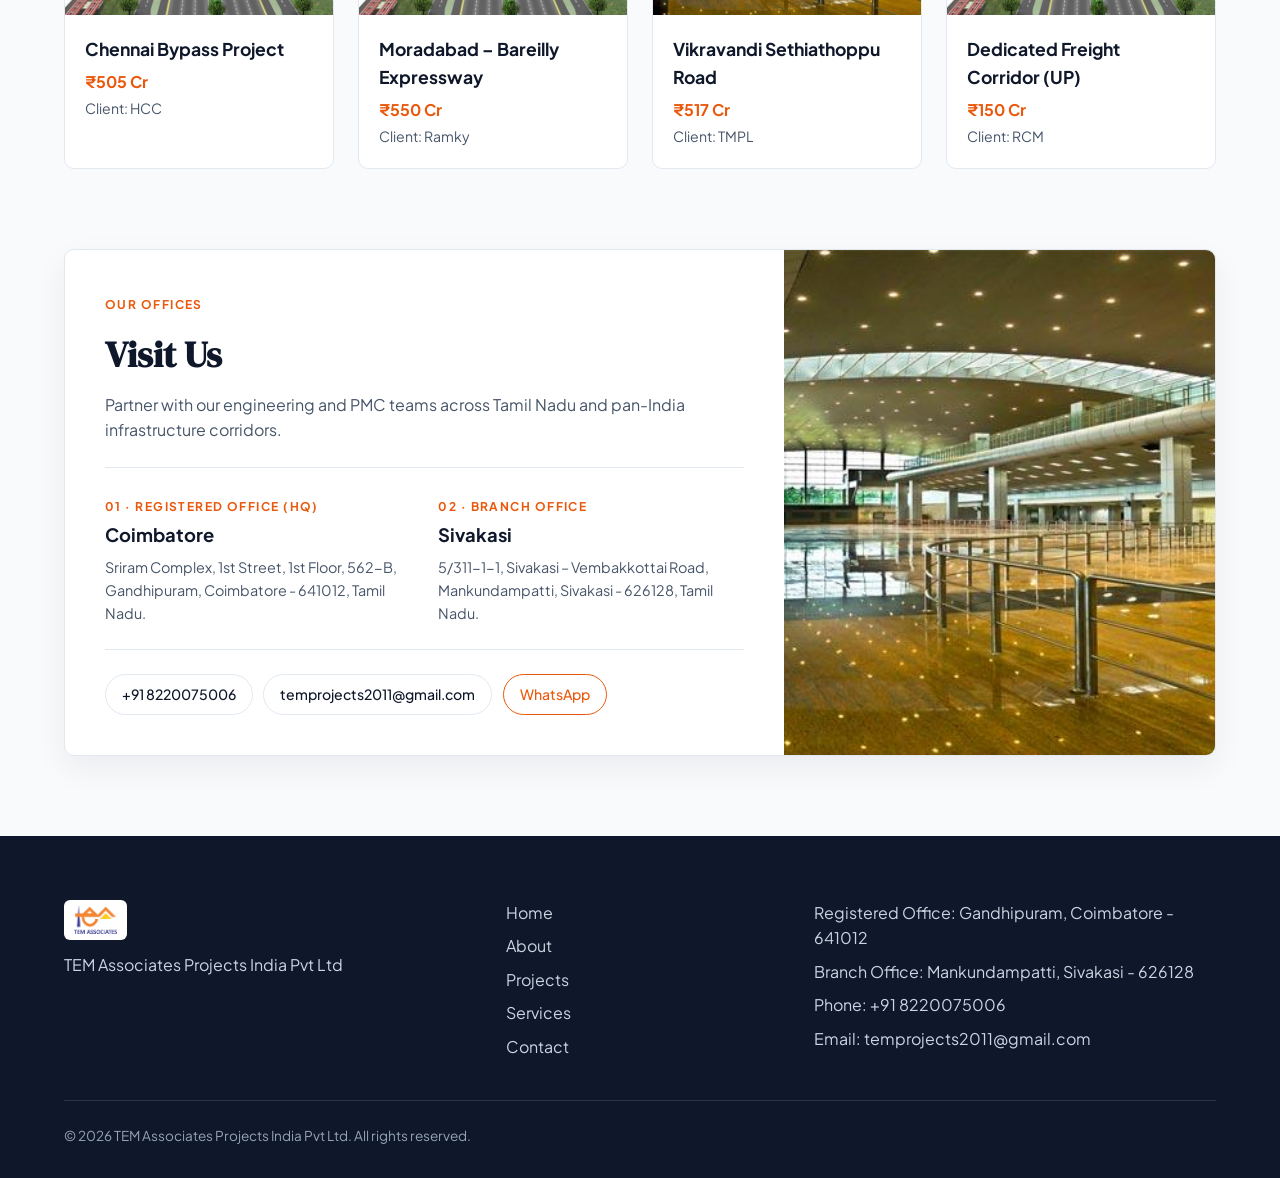
==== commit ac26a11f: "Change 3rd sector card image to airport_terminal_2" ====
--- a/index.html
+++ b/index.html
@@ -75,7 +75,7 @@
             <p>Dedicated freight corridors, rail alignments, and structural crossings.</p>
           </div>
           <div class="sector-card">
-            <img src="TEM_PDF_Images/solar_carport.jpeg" alt="Buildings and institutional infrastructure" class="sector-image" loading="lazy">
+            <img src="TEM_PDF_Images/airport_terminal_2.jpeg" alt="Buildings and institutional infrastructure" class="sector-image" loading="lazy">
             <span class="sector-num">03</span>
             <h3>Buildings &amp; Infra</h3>
             <p>Institutional campuses, hospitals, townships, and industrial facilities.</p>
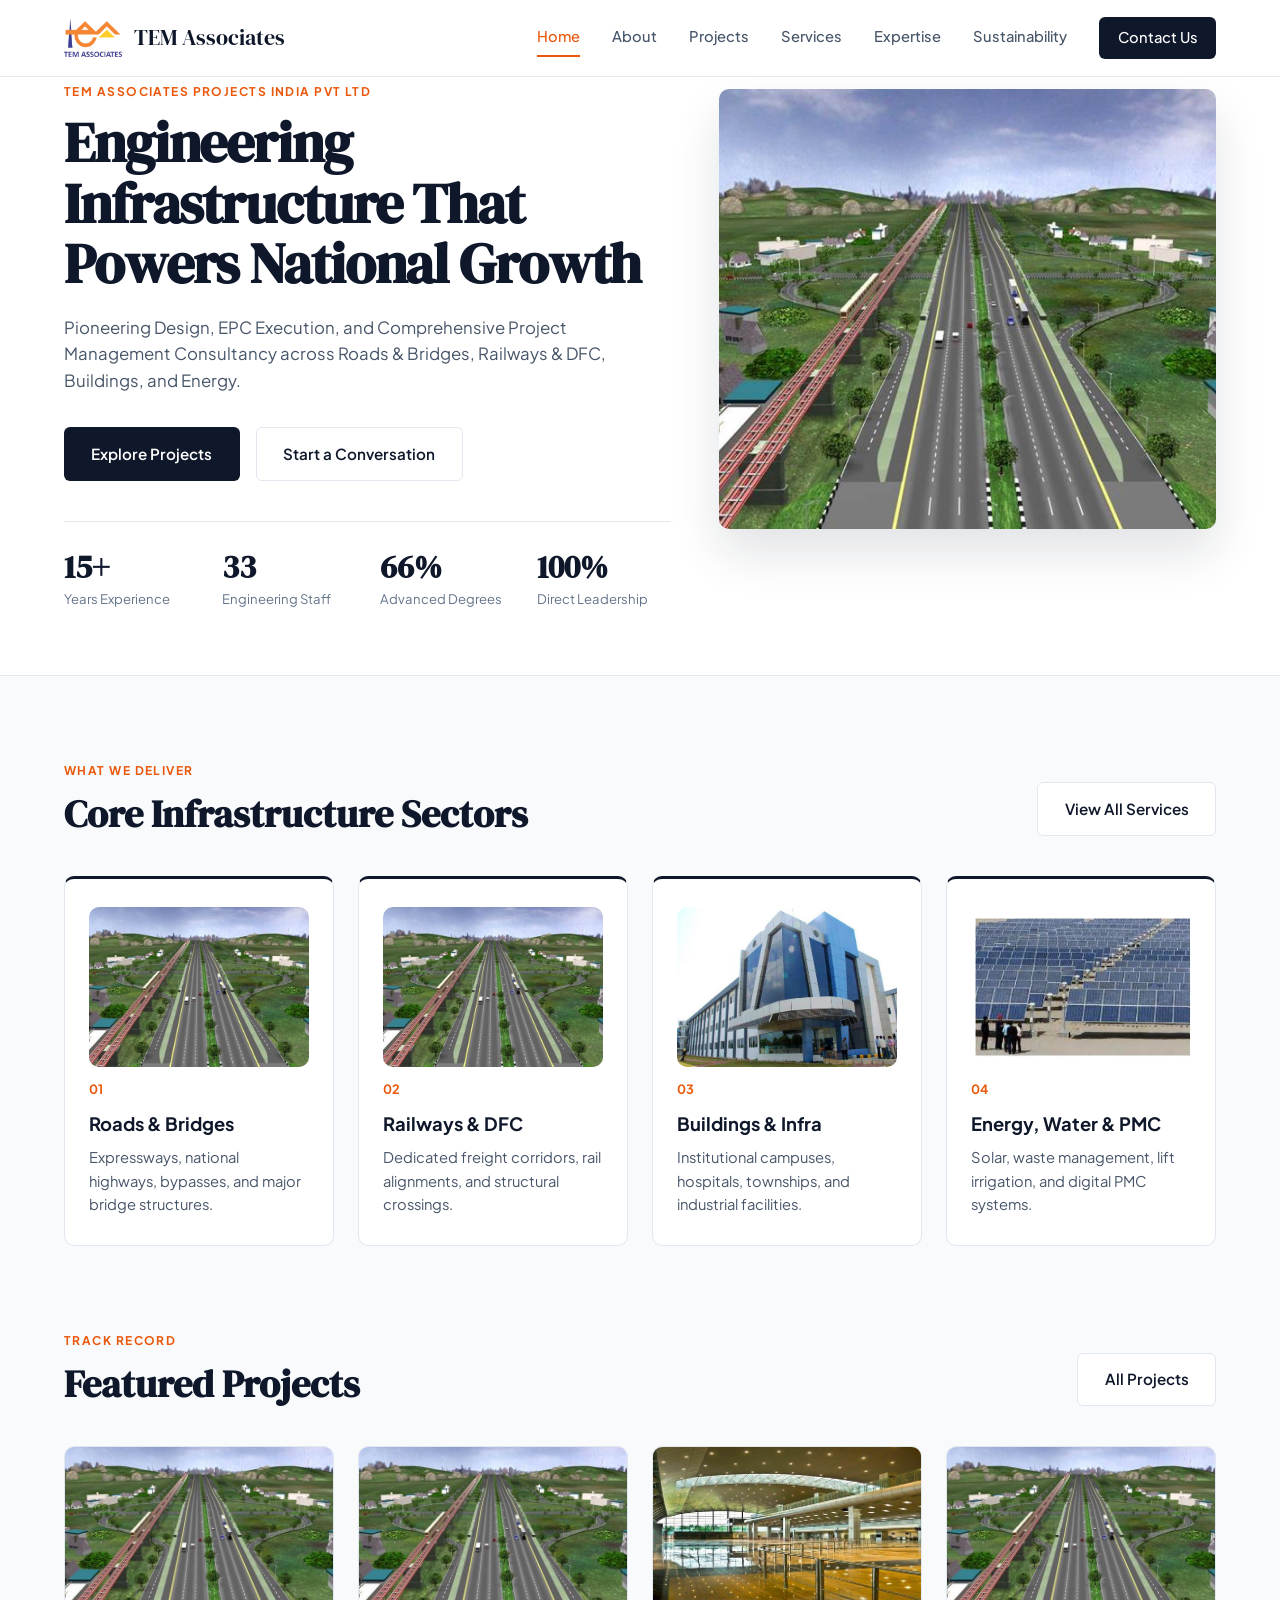
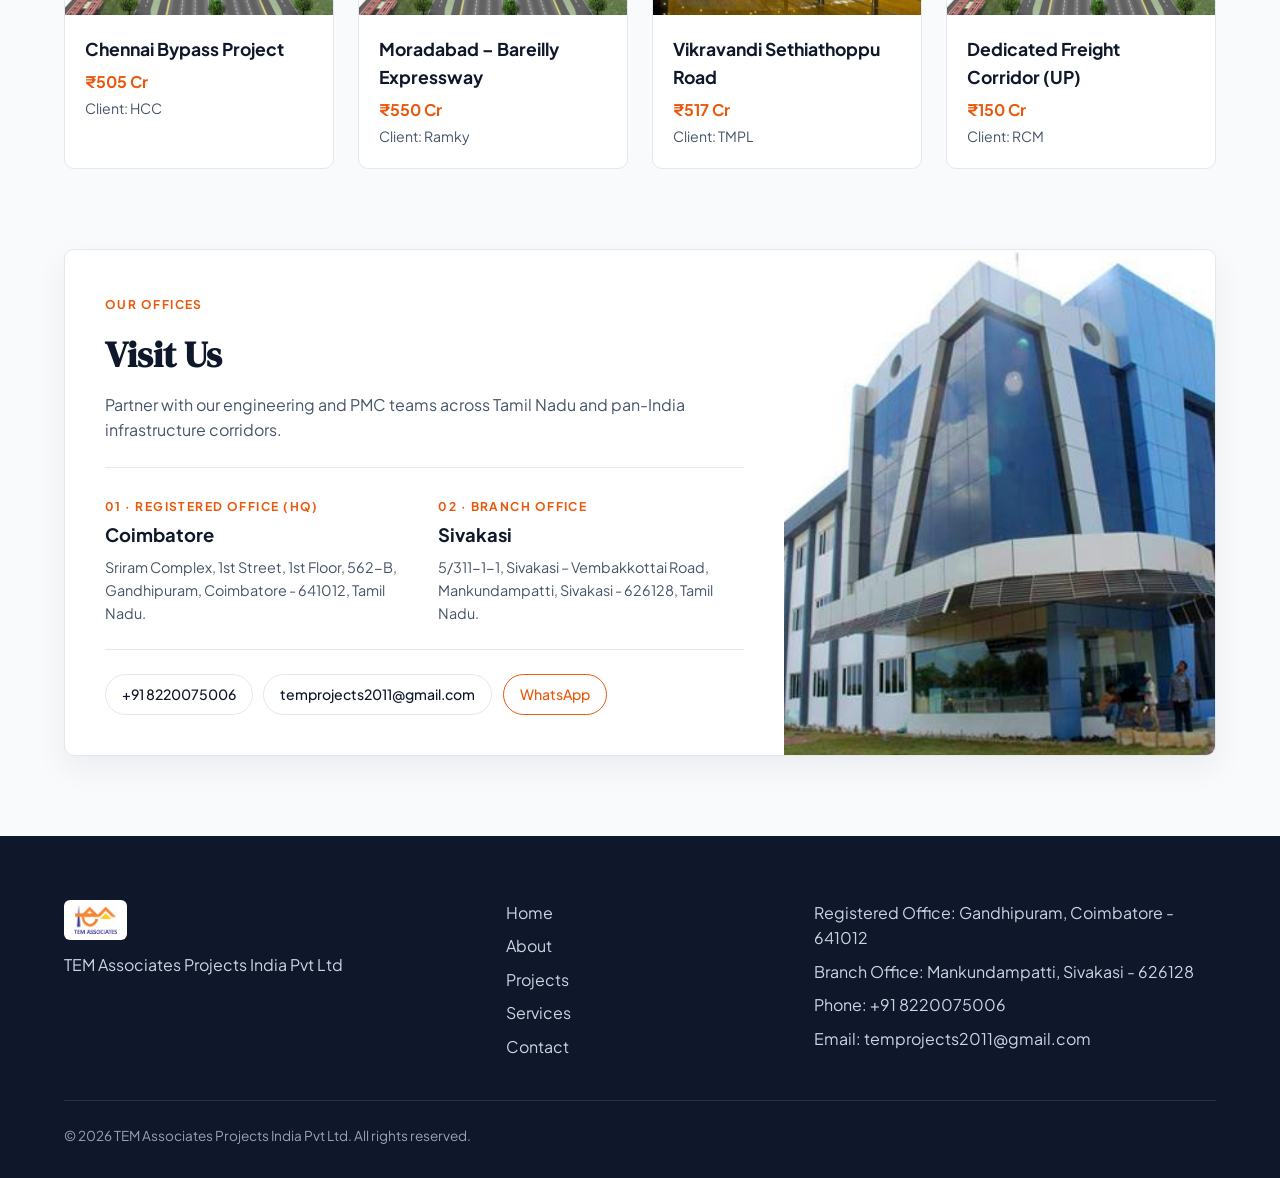
==== commit 12b3fd39: "Change Visit Us image to airport_terminal_2" ====
--- a/index.html
+++ b/index.html
@@ -162,7 +162,7 @@
             </div>
           </div>
           <div class="visit-media">
-            <img src="TEM_PDF_Images/airport_terminal.jpeg" alt="TEM Associates corporate office">
+            <img src="TEM_PDF_Images/airport_terminal_2.jpeg" alt="TEM Associates corporate office">
           </div>
         </div>
       </div>
